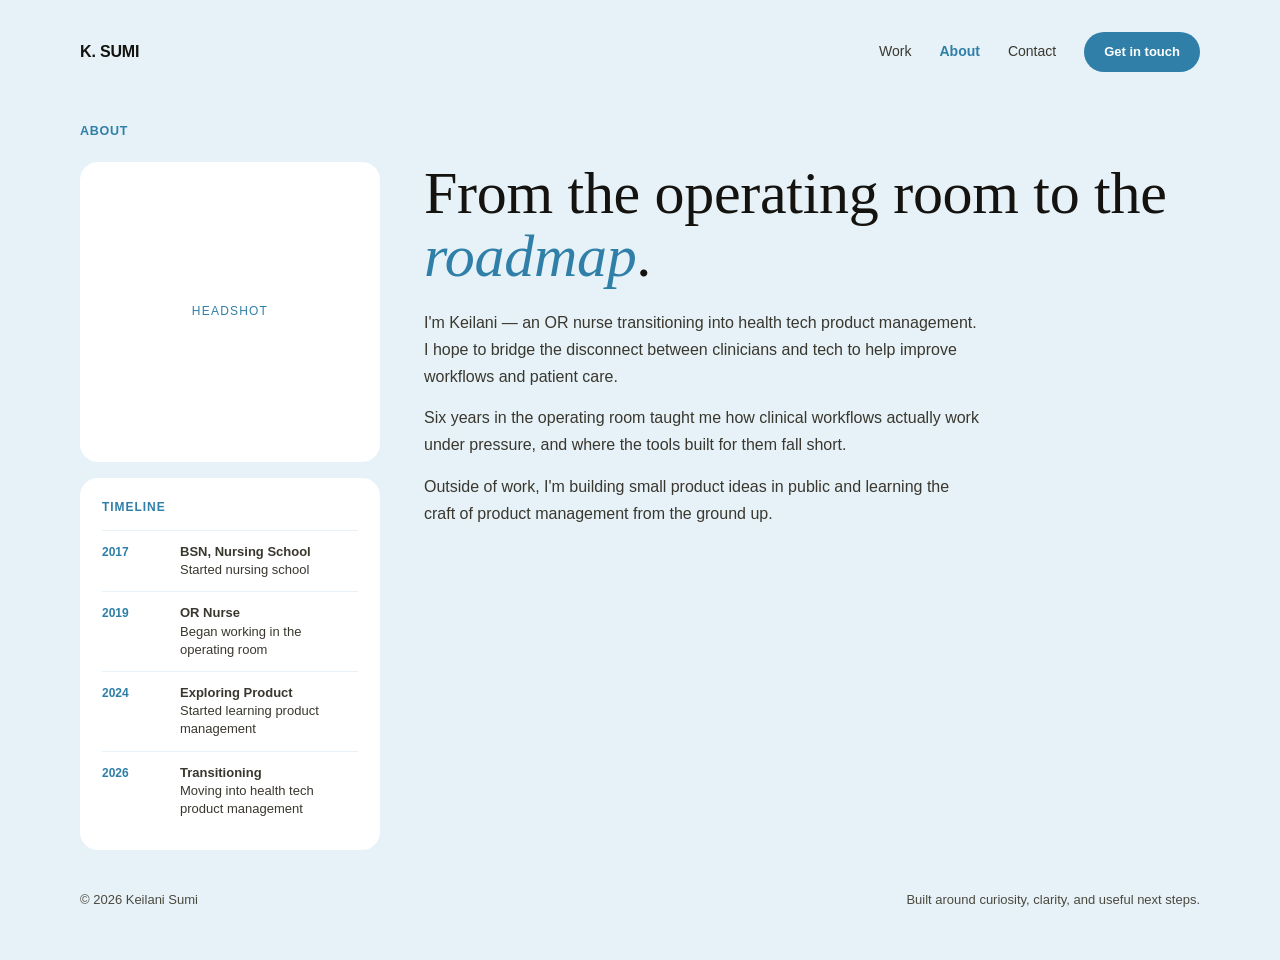
==== about.html @ 20cc15d9 "Add files via upload" ====
<!doctype html>
<html lang="en">
<head>
  <meta charset="utf-8" />
  <meta name="viewport" content="width=device-width, initial-scale=1" />
  <meta name="description" content="About Keilani Sumi — OR nurse transitioning into health tech product management." />
  <title>About — Keilani Sumi</title>
  <link rel="stylesheet" href="style.css" />
</head>
<body>
  <header class="wrap top">
    <a class="brand" href="index.html">K. SUMI</a>
    <nav class="links">
      <a href="work.html">Work</a>
      <a href="about.html" class="active">About</a>
      <a href="contact.html">Contact</a>
      <a class="nav-cta" href="contact.html">Get in touch</a>
    </nav>
  </header>

  <main class="wrap">
    <div class="label">About</div>

    <div class="about-main">
      <div>
        <div class="photo">HEADSHOT</div>
        <div class="timeline">
          <div class="h">Timeline</div>
          <div class="row"><span class="yr">2017</span><div class="desc"><span class="role">BSN, Nursing School</span>Started nursing school</div></div>
          <div class="row"><span class="yr">2019</span><div class="desc"><span class="role">OR Nurse</span>Began working in the operating room</div></div>
          <div class="row"><span class="yr">2024</span><div class="desc"><span class="role">Exploring Product</span>Started learning product management</div></div>
          <div class="row"><span class="yr">2026</span><div class="desc"><span class="role">Transitioning</span>Moving into health tech product management</div></div>
        </div>
      </div>
      <div>
        <h1 style="margin-top:0;">From the operating room to the <em>roadmap</em>.</h1>
        <p class="bio">I'm Keilani — an OR nurse transitioning into health tech product management. I hope to bridge the disconnect between clinicians and tech to help improve workflows and patient care.</p>
        <p class="bio">Six years in the operating room taught me how clinical workflows actually work under pressure, and where the tools built for them fall short.</p>
        <p class="bio">Outside of work, I'm building small product ideas in public and learning the craft of product management from the ground up.</p>
      </div>
    </div>
  </main>

  <footer class="wrap">
    <div class="footer-row">
      <span>© 2026 Keilani Sumi</span>
      <span>Built around curiosity, clarity, and useful next steps.</span>
    </div>
  </footer>
</body>
</html>
---- style.css ----
/* ===== Keilani Sumi — shared site styles ===== */
/* Change colors, fonts, and sizes here — every page that links this file updates automatically. */

:root {
  --bg: #e6f2f7;      /* page background */
  --card: #ffffff;    /* card / bubble background */
  --ink: #14130f;     /* main text */
  --muted: #4c493f;   /* body / secondary text */
  --accent: #2f7fa8;  /* accent color (labels, links, buttons, borders) */
  --radius: 18px;
  --serif: Georgia, 'Times New Roman', serif;
  --sans: Arial, Helvetica, sans-serif;
}

* { box-sizing: border-box; margin: 0; padding: 0; }

html { scroll-behavior: smooth; }

body {
  background: var(--bg);
  color: var(--ink);
  font-family: var(--sans);
  line-height: 1.55;
}

a { color: inherit; text-decoration: none; }

.wrap {
  width: min(1120px, calc(100% - 48px));
  margin: 0 auto;
}

/* ---------- Nav ---------- */
.top {
  display: flex;
  justify-content: space-between;
  align-items: center;
  padding: 32px 0 0;
}
.brand { font-size: 16px; font-weight: 800; letter-spacing: -.01em; }
.links { display: flex; align-items: center; gap: 28px; font-size: 14px; color: #3a372f; }
.links a.active { color: var(--accent); font-weight: 700; }
.links a:hover { color: var(--accent); }
.nav-cta {
  background: var(--accent);
  color: #fff;
  padding: 10px 20px;
  border-radius: 999px;
  font-size: 13px;
  font-weight: 700;
  display: inline-block;
}

/* ---------- Eyebrow / label ---------- */
.label {
  font-size: 12.5px;
  font-weight: 700;
  letter-spacing: .06em;
  text-transform: uppercase;
  color: var(--accent);
  margin-top: 50px;
}

/* ---------- Badge ---------- */
.badge {
  display: inline-flex;
  align-items: center;
  gap: 8px;
  font-size: 12px;
  font-weight: 700;
  color: var(--accent);
  background: var(--card);
  border: 1px solid var(--accent);
  padding: 6px 12px;
  border-radius: 999px;
  margin-top: 44px;
}
.badge .tag {
  background: var(--accent);
  color: #fff;
  padding: 2px 8px;
  border-radius: 999px;
  font-size: 10px;
}

/* ---------- Headings ---------- */
h1 {
  font-family: var(--serif);
  font-weight: 400;
  font-size: clamp(38px, 5vw, 60px);
  line-height: 1.06;
  letter-spacing: -.005em;
  margin-top: 18px;
}
h1 em { font-style: italic; color: var(--accent); }

p.sub {
  font-size: 17px;
  color: var(--muted);
  line-height: 1.6;
  max-width: 460px;
  margin-top: 18px;
}

/* ---------- Buttons ---------- */
.btn {
  display: inline-block;
  background: var(--accent);
  color: #fff;
  padding: 14px 26px;
  border-radius: 999px;
  font-size: 14px;
  font-weight: 700;
  margin-top: 28px;
  transition: transform .15s ease;
}
.btn:hover { transform: translateY(-2px); }

/* ---------- Hero (home page) ---------- */
.hero {
  display: grid;
  grid-template-columns: 1fr 460px;
  gap: 50px;
  align-items: center;
  margin-top: 6px;
}
.hero .ph {
  background: var(--card);
  border-radius: 16px;
  height: 340px;
  display: flex;
  align-items: center;
  justify-content: center;
  color: var(--accent);
  font-size: 12px;
  letter-spacing: .1em;
  text-transform: uppercase;
}
.tagrow { display: flex; flex-wrap: wrap; gap: 12px; margin-top: 44px; }
.pill {
  border: 1px solid var(--accent);
  background: var(--card);
  border-radius: 999px;
  padding: 8px 16px;
  font-size: 12.5px;
  color: var(--accent);
  font-weight: 700;
}

/* ---------- Sections ---------- */
section { padding: 70px 0; }
.section-head { margin-bottom: 30px; }
.section-head h2 {
  font-family: var(--serif);
  font-weight: 400;
  font-size: clamp(28px, 3.5vw, 38px);
  margin-top: 8px;
}

/* ---------- Card grid (Work page + home teaser) ---------- */
.grid { display: grid; grid-template-columns: 1fr 1fr; gap: 20px; }
.grid3 { display: grid; grid-template-columns: repeat(3, 1fr); gap: 16px; }
.card {
  background: var(--card);
  border-radius: var(--radius);
  padding: 30px;
  min-height: 220px;
  display: flex;
  flex-direction: column;
  justify-content: space-between;
}
.card.wide {
  grid-column: 1 / -1;
  display: grid;
  grid-template-columns: 1.4fr 1fr;
  gap: 30px;
  align-items: center;
  min-height: 220px;
}
.card .tag2 {
  display: inline-block;
  border: 1px solid var(--accent);
  color: var(--accent);
  font-size: 11.5px;
  font-weight: 700;
  padding: 5px 12px;
  border-radius: 999px;
  margin-bottom: 16px;
  width: fit-content;
}
.card h3 { font-size: 21px; font-weight: 800; letter-spacing: -.01em; }
.card p { font-size: 14.5px; color: var(--muted); line-height: 1.6; margin-top: 10px; }
.card .view { font-size: 13px; font-weight: 700; color: var(--accent); margin-top: 18px; }
.card .ph2 {
  background: var(--bg);
  border-radius: 14px;
  height: 160px;
  display: flex;
  align-items: center;
  justify-content: center;
  color: var(--accent);
  font-size: 11px;
  letter-spacing: .1em;
  text-transform: uppercase;
}

/* numbered principle cards */
.num-card .num { font-size: 30px; font-weight: 800; color: var(--ink); }
.num-card h3 { margin-top: 26px; }
.num-card p { margin-top: 8px; }

/* ---------- About page ---------- */
.about-main {
  display: grid;
  grid-template-columns: 300px 1fr;
  gap: 44px;
  margin-top: 20px;
}
.photo {
  background: var(--card);
  border-radius: var(--radius);
  height: 300px;
  display: flex;
  align-items: center;
  justify-content: center;
  color: var(--accent);
  font-size: 12px;
  letter-spacing: .1em;
  text-transform: uppercase;
}
.timeline {
  background: var(--card);
  border-radius: var(--radius);
  margin-top: 16px;
  padding: 20px 22px;
}
.timeline .h {
  font-size: 12px;
  font-weight: 800;
  letter-spacing: .08em;
  text-transform: uppercase;
  color: var(--accent);
  margin-bottom: 14px;
}
.timeline .row {
  display: grid;
  grid-template-columns: 66px 1fr;
  gap: 12px;
  padding: 12px 0;
  border-top: 1px solid var(--bg);
}
.timeline .row:first-of-type { border-top: none; padding-top: 0; }
.timeline .row .yr { font-size: 12px; font-weight: 800; color: var(--accent); }
.timeline .row .desc { font-size: 13px; color: #3a372f; line-height: 1.4; }
.timeline .row .role { font-weight: 700; display: block; }

p.bio { font-size: 16px; color: #3a372f; line-height: 1.7; max-width: 560px; margin-top: 20px; }
p.bio + p.bio { margin-top: 14px; }

/* ---------- Contact page ---------- */
.contact-head { text-align: center; margin-top: 40px; }
.contact-head .label { text-align: center; }
.contact-head h1 { }
.contact-head p.sub { margin: 18px auto 0; text-align: center; }

.contact-cards {
  display: grid;
  grid-template-columns: repeat(3, 1fr);
  gap: 20px;
  max-width: 820px;
  margin: 46px auto 0;
}
.contact-cards .card { text-align: center; align-items: center; }
.contact-cards .icon {
  width: 44px; height: 44px;
  border-radius: 50%;
  border: 1px solid var(--accent);
  margin: 0 auto 16px;
  display: flex; align-items: center; justify-content: center;
  color: var(--accent); font-weight: 800; font-size: 15px;
}
.contact-cards .label2 {
  font-size: 11.5px; font-weight: 800; letter-spacing: .08em;
  text-transform: uppercase; color: var(--accent); margin-bottom: 8px;
}
.contact-cards .value { font-size: 15px; font-weight: 700; color: var(--ink); word-break: break-word; }

/* ---------- Footer ---------- */
footer { padding: 40px 0 50px; color: var(--muted); font-size: 13px; }
.footer-row { display: flex; justify-content: space-between; gap: 20px; flex-wrap: wrap; }

/* ---------- Responsive ---------- */
@media (max-width: 820px) {
  .hero { grid-template-columns: 1fr; }
  .grid { grid-template-columns: 1fr; }
  .grid3 { grid-template-columns: 1fr; }
  .card.wide { grid-template-columns: 1fr; }
  .about-main { grid-template-columns: 1fr; }
  .contact-cards { grid-template-columns: 1fr; }
}
@media (max-width: 560px) {
  .links a:not(.nav-cta) { display: none; }
  .top { flex-wrap: wrap; gap: 14px; }
}
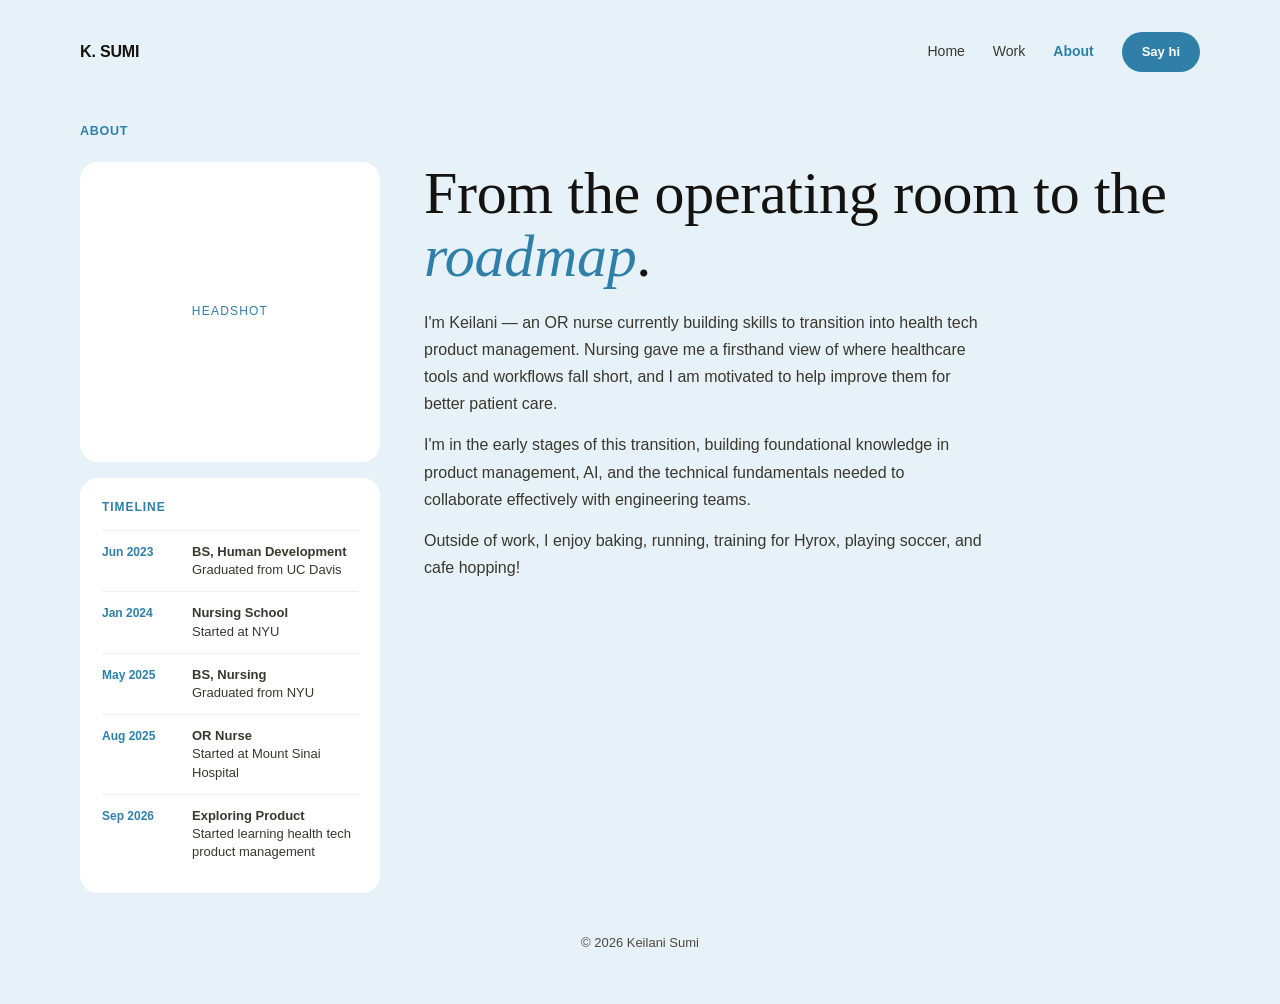
==== commit 88ca9688: "Add files via upload" ====
--- a/about.html
+++ b/about.html
@@ -11,10 +11,10 @@
   <header class="wrap top">
     <a class="brand" href="index.html">K. SUMI</a>
     <nav class="links">
+      <a href="index.html">Home</a>
       <a href="work.html">Work</a>
       <a href="about.html" class="active">About</a>
-      <a href="contact.html">Contact</a>
-      <a class="nav-cta" href="contact.html">Get in touch</a>
+      <a class="nav-cta" href="contact.html">Say hi</a>
     </nav>
   </header>
 
@@ -26,17 +26,18 @@
         <div class="photo">HEADSHOT</div>
         <div class="timeline">
           <div class="h">Timeline</div>
-          <div class="row"><span class="yr">2017</span><div class="desc"><span class="role">BSN, Nursing School</span>Started nursing school</div></div>
-          <div class="row"><span class="yr">2019</span><div class="desc"><span class="role">OR Nurse</span>Began working in the operating room</div></div>
-          <div class="row"><span class="yr">2024</span><div class="desc"><span class="role">Exploring Product</span>Started learning product management</div></div>
-          <div class="row"><span class="yr">2026</span><div class="desc"><span class="role">Transitioning</span>Moving into health tech product management</div></div>
+          <div class="row"><span class="yr">Jun 2023</span><div class="desc"><span class="role">BS, Human Development</span>Graduated from UC Davis</div></div>
+          <div class="row"><span class="yr">Jan 2024</span><div class="desc"><span class="role">Nursing School</span>Started at NYU</div></div>
+          <div class="row"><span class="yr">May 2025</span><div class="desc"><span class="role">BS, Nursing</span>Graduated from NYU</div></div>
+          <div class="row"><span class="yr">Aug 2025</span><div class="desc"><span class="role">OR Nurse</span>Started at Mount Sinai Hospital</div></div>
+          <div class="row"><span class="yr">Sep 2026</span><div class="desc"><span class="role">Exploring Product</span>Started learning health tech product management</div></div>
         </div>
       </div>
       <div>
         <h1 style="margin-top:0;">From the operating room to the <em>roadmap</em>.</h1>
-        <p class="bio">I'm Keilani — an OR nurse transitioning into health tech product management. I hope to bridge the disconnect between clinicians and tech to help improve workflows and patient care.</p>
-        <p class="bio">Six years in the operating room taught me how clinical workflows actually work under pressure, and where the tools built for them fall short.</p>
-        <p class="bio">Outside of work, I'm building small product ideas in public and learning the craft of product management from the ground up.</p>
+        <p class="bio">I'm Keilani — an OR nurse currently building skills to transition into health tech product management. Nursing gave me a firsthand view of where healthcare tools and workflows fall short, and I am motivated to help improve them for better patient care.</p>
+        <p class="bio">I'm in the early stages of this transition, building foundational knowledge in product management, AI, and the technical fundamentals needed to collaborate effectively with engineering teams.</p>
+        <p class="bio">Outside of work, I enjoy baking, running, training for Hyrox, playing soccer, and cafe hopping!</p>
       </div>
     </div>
   </main>
@@ -44,7 +45,6 @@
   <footer class="wrap">
     <div class="footer-row">
       <span>© 2026 Keilani Sumi</span>
-      <span>Built around curiosity, clarity, and useful next steps.</span>
     </div>
   </footer>
 </body>
--- a/style.css
+++ b/style.css
@@ -50,6 +50,7 @@
   font-weight: 700;
   display: inline-block;
 }
+.links a.nav-cta.active { color: #fff; }
 
 /* ---------- Eyebrow / label ---------- */
 .label {
@@ -244,7 +245,7 @@
 }
 .timeline .row {
   display: grid;
-  grid-template-columns: 66px 1fr;
+  grid-template-columns: 78px 1fr;
   gap: 12px;
   padding: 12px 0;
   border-top: 1px solid var(--bg);
@@ -287,7 +288,7 @@
 
 /* ---------- Footer ---------- */
 footer { padding: 40px 0 50px; color: var(--muted); font-size: 13px; }
-.footer-row { display: flex; justify-content: space-between; gap: 20px; flex-wrap: wrap; }
+.footer-row { display: flex; justify-content: center; text-align: center; }
 
 /* ---------- Responsive ---------- */
 @media (max-width: 820px) {
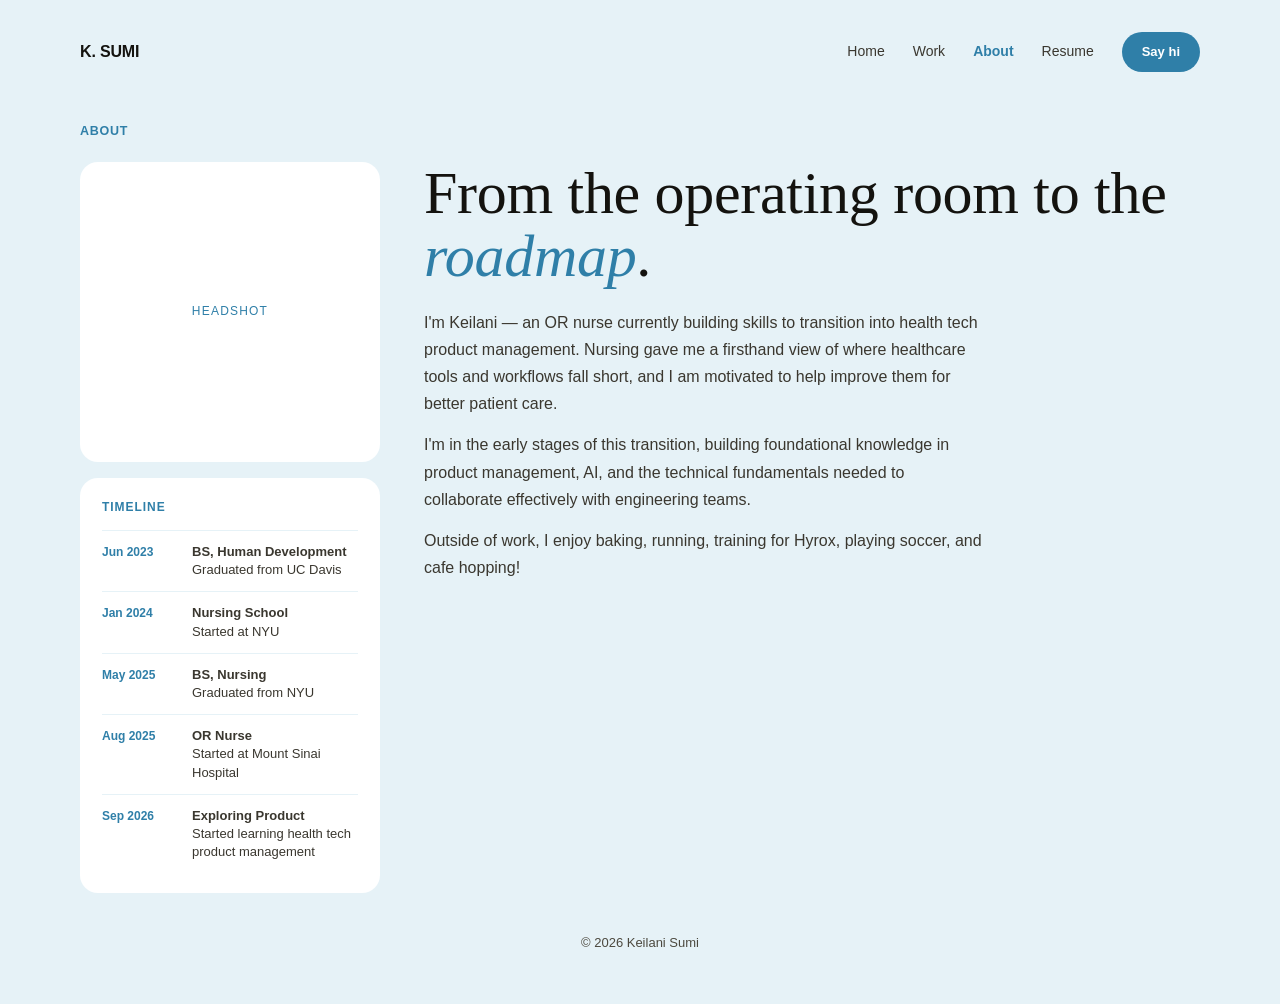
==== commit 8859f087: "Add files via upload" ====
--- a/about.html
+++ b/about.html
@@ -14,6 +14,7 @@
       <a href="index.html">Home</a>
       <a href="work.html">Work</a>
       <a href="about.html" class="active">About</a>
+      <a href="resume.pdf" target="_blank" rel="noopener">Resume</a>
       <a class="nav-cta" href="contact.html">Say hi</a>
     </nav>
   </header>
